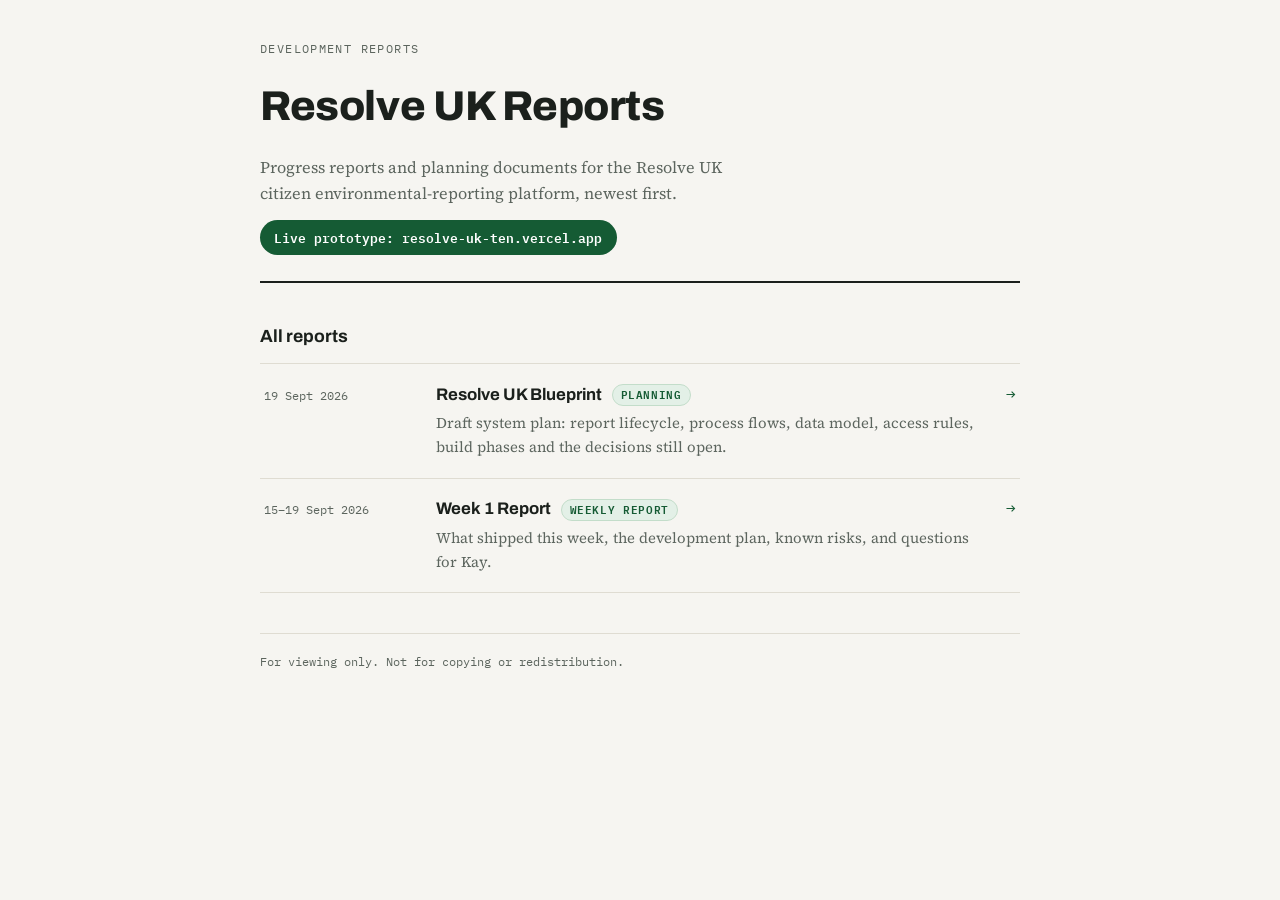
==== index.html @ c9b459f5 "Added question" ====
<!doctype html>
<html lang="en">
<head>
<meta charset="utf-8">
<meta name="viewport" content="width=device-width, initial-scale=1">
<meta name="robots" content="noindex">
<title>Resolve UK Reports</title>
<link rel="preconnect" href="https://fonts.googleapis.com">
<link rel="preconnect" href="https://fonts.gstatic.com" crossorigin>
<link href="https://fonts.googleapis.com/css2?family=Archivo:wght@500;600;700;800&family=Source+Serif+4:opsz,wght@8..60,400;8..60,600&family=IBM+Plex+Mono:wght@400;500;600&display=swap" rel="stylesheet">
<style>
  :root {
    color-scheme: light dark;
    --bg: #f6f5f1;
    --surface: #ffffff;
    --surface-2: #f0efe9;
    --ink: #1b201c;
    --muted: #5c655e;
    --line: #dfdcd2;
    --accent: #155b34;
    --accent-ink: #ffffff;
    --accent-soft: #e3f0e7;
    --accent-soft-line: #c3ddca;
    --font-display: 'Archivo', system-ui, sans-serif;
    --font-body: 'Source Serif 4', Georgia, serif;
    --font-mono: 'IBM Plex Mono', ui-monospace, monospace;
  }

  @media (prefers-color-scheme: dark) {
    :root {
      --bg: #14170f;
      --surface: #1b2018;
      --surface-2: #20261d;
      --ink: #eeeee6;
      --muted: #a3ab9c;
      --line: #333a2f;
      --accent: #4fb47e;
      --accent-ink: #0d1a12;
      --accent-soft: #1f3327;
      --accent-soft-line: #2c4a37;
    }
  }

  * { box-sizing: border-box; }

  body {
    margin: 0;
    background: var(--bg);
    color: var(--ink);
    font-family: var(--font-body);
    padding-inline: 20px;
    padding-block: 2.5rem 4rem;
    line-height: 1.6;
  }

  .page {
    max-width: 760px;
    margin: 0 auto;
    display: flex;
    flex-direction: column;
    gap: 2.5rem;
  }

  .masthead {
    display: flex;
    flex-direction: column;
    gap: 0.9rem;
    padding-bottom: 1.6rem;
    border-bottom: 2px solid var(--ink);
  }

  .eyebrow {
    font-family: var(--font-mono);
    font-size: 0.72rem;
    letter-spacing: 0.12em;
    text-transform: uppercase;
    color: var(--muted);
  }

  h1 {
    font-family: var(--font-display);
    font-weight: 800;
    font-size: clamp(1.9rem, 5vw, 2.6rem);
    letter-spacing: -0.01em;
    margin: 0;
    text-wrap: balance;
  }

  p { margin: 0; max-width: 62ch; }
  .lede { color: var(--muted); font-size: 1.02rem; }

  .live-link {
    align-self: flex-start;
    font-family: var(--font-mono);
    font-size: 0.8rem;
    font-weight: 600;
    color: var(--accent-ink);
    background: var(--accent);
    text-decoration: none;
    padding: 0.45rem 0.9rem;
    border-radius: 999px;
  }

  .live-link:hover { opacity: 0.9; }

  h2 {
    font-family: var(--font-display);
    font-weight: 700;
    font-size: 1.1rem;
    margin: 0 0 0.75rem;
  }

  ul.reports {
    list-style: none;
    margin: 0;
    padding: 0;
    border-top: 1px solid var(--line);
  }

  ul.reports li { border-bottom: 1px solid var(--line); }

  ul.reports a {
    display: grid;
    grid-template-columns: 9.5rem 1fr auto;
    gap: 0.25rem 1.25rem;
    align-items: baseline;
    padding: 1.1rem 0.25rem;
    color: inherit;
    text-decoration: none;
  }

  ul.reports a:hover { background: var(--surface-2); }
  ul.reports a:focus-visible { outline: 2px solid var(--accent); outline-offset: 2px; }

  .when {
    font-family: var(--font-mono);
    font-size: 0.78rem;
    color: var(--muted);
  }

  .title {
    font-family: var(--font-display);
    font-weight: 700;
    font-size: 1.05rem;
    display: flex;
    flex-wrap: wrap;
    align-items: center;
    gap: 0.25rem 0.6rem;
  }

  .tag {
    font-family: var(--font-mono);
    font-size: 0.66rem;
    font-weight: 600;
    letter-spacing: 0.06em;
    text-transform: uppercase;
    background: var(--accent-soft);
    color: var(--accent);
    border: 1px solid var(--accent-soft-line);
    padding: 0.1rem 0.5rem;
    border-radius: 999px;
  }

  .desc {
    grid-column: 2;
    color: var(--muted);
    font-size: 0.93rem;
  }

  .arrow {
    grid-row: 1;
    grid-column: 3;
    font-family: var(--font-mono);
    color: var(--accent);
  }

  footer {
    border-top: 1px solid var(--line);
    padding-top: 1.1rem;
    font-family: var(--font-mono);
    font-size: 0.75rem;
    color: var(--muted);
  }

  @media (max-width: 560px) {
    ul.reports a { grid-template-columns: 1fr auto; }
    .desc { grid-column: 1 / -1; }
    .when { grid-column: 1 / -1; }
  }
</style>
</head>
<body>
<div class="page">

  <header class="masthead">
    <span class="eyebrow">Development reports</span>
    <h1>Resolve UK Reports</h1>
    <p class="lede">Progress reports and planning documents for the Resolve UK citizen environmental-reporting platform, newest first.</p>
    <a class="live-link" href="https://resolve-uk-ten.vercel.app/" target="_blank" rel="noopener">Live prototype: resolve-uk-ten.vercel.app</a>
  </header>

  <main>
    <h2>All reports</h2>
    <ul class="reports">
      <li>
        <a href="blueprint/">
          <span class="when">19 Sept 2026</span>
          <span class="title">Resolve UK Blueprint <span class="tag">Planning</span></span>
          <span class="arrow" aria-hidden="true">&rarr;</span>
          <span class="desc">Draft system plan: report lifecycle, process flows, data model, access rules, build phases and the decisions still open.</span>
        </a>
      </li>
      <li>
        <a href="week-1/">
          <span class="when">15&ndash;19 Sept 2026</span>
          <span class="title">Week 1 Report <span class="tag">Weekly report</span></span>
          <span class="arrow" aria-hidden="true">&rarr;</span>
          <span class="desc">What shipped this week, the development plan, known risks, and questions for Kay.</span>
        </a>
      </li>
    </ul>
  </main>

  <footer>For viewing only. Not for copying or redistribution.</footer>

</div>
</body>
</html>
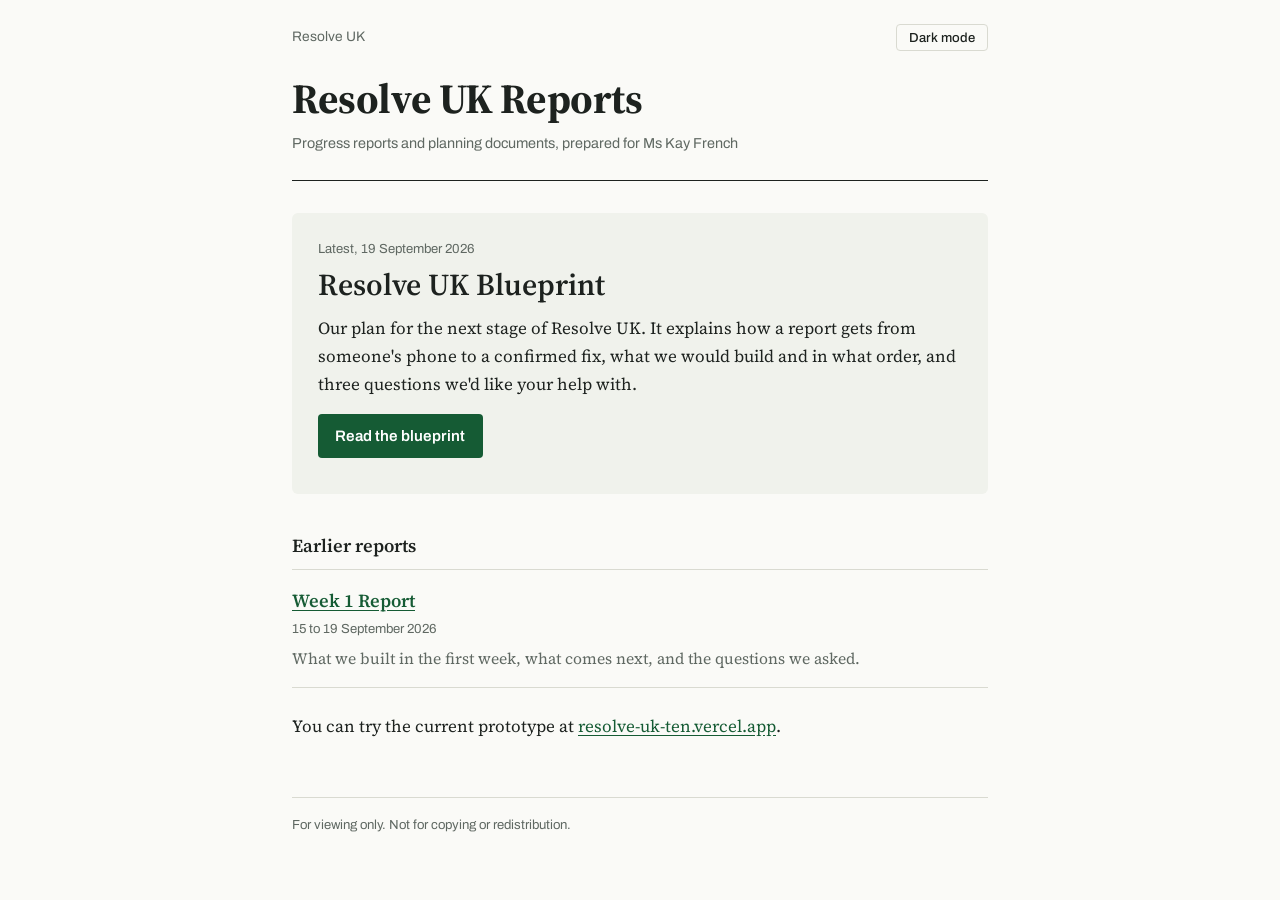
==== commit 2b4ed36d: "Fix overall" ====
--- a/index.html
+++ b/index.html
@@ -1,5 +1,5 @@
 <!doctype html>
-<html lang="en">
+<html lang="en-GB">
 <head>
 <meta charset="utf-8">
 <meta name="viewport" content="width=device-width, initial-scale=1">
@@ -7,221 +7,44 @@
 <title>Resolve UK Reports</title>
 <link rel="preconnect" href="https://fonts.googleapis.com">
 <link rel="preconnect" href="https://fonts.gstatic.com" crossorigin>
-<link href="https://fonts.googleapis.com/css2?family=Archivo:wght@500;600;700;800&family=Source+Serif+4:opsz,wght@8..60,400;8..60,600&family=IBM+Plex+Mono:wght@400;500;600&display=swap" rel="stylesheet">
-<style>
-  :root {
-    color-scheme: light dark;
-    --bg: #f6f5f1;
-    --surface: #ffffff;
-    --surface-2: #f0efe9;
-    --ink: #1b201c;
-    --muted: #5c655e;
-    --line: #dfdcd2;
-    --accent: #155b34;
-    --accent-ink: #ffffff;
-    --accent-soft: #e3f0e7;
-    --accent-soft-line: #c3ddca;
-    --font-display: 'Archivo', system-ui, sans-serif;
-    --font-body: 'Source Serif 4', Georgia, serif;
-    --font-mono: 'IBM Plex Mono', ui-monospace, monospace;
-  }
-
-  @media (prefers-color-scheme: dark) {
-    :root {
-      --bg: #14170f;
-      --surface: #1b2018;
-      --surface-2: #20261d;
-      --ink: #eeeee6;
-      --muted: #a3ab9c;
-      --line: #333a2f;
-      --accent: #4fb47e;
-      --accent-ink: #0d1a12;
-      --accent-soft: #1f3327;
-      --accent-soft-line: #2c4a37;
-    }
-  }
-
-  * { box-sizing: border-box; }
-
-  body {
-    margin: 0;
-    background: var(--bg);
-    color: var(--ink);
-    font-family: var(--font-body);
-    padding-inline: 20px;
-    padding-block: 2.5rem 4rem;
-    line-height: 1.6;
-  }
-
-  .page {
-    max-width: 760px;
-    margin: 0 auto;
-    display: flex;
-    flex-direction: column;
-    gap: 2.5rem;
-  }
-
-  .masthead {
-    display: flex;
-    flex-direction: column;
-    gap: 0.9rem;
-    padding-bottom: 1.6rem;
-    border-bottom: 2px solid var(--ink);
-  }
-
-  .eyebrow {
-    font-family: var(--font-mono);
-    font-size: 0.72rem;
-    letter-spacing: 0.12em;
-    text-transform: uppercase;
-    color: var(--muted);
-  }
-
-  h1 {
-    font-family: var(--font-display);
-    font-weight: 800;
-    font-size: clamp(1.9rem, 5vw, 2.6rem);
-    letter-spacing: -0.01em;
-    margin: 0;
-    text-wrap: balance;
-  }
-
-  p { margin: 0; max-width: 62ch; }
-  .lede { color: var(--muted); font-size: 1.02rem; }
-
-  .live-link {
-    align-self: flex-start;
-    font-family: var(--font-mono);
-    font-size: 0.8rem;
-    font-weight: 600;
-    color: var(--accent-ink);
-    background: var(--accent);
-    text-decoration: none;
-    padding: 0.45rem 0.9rem;
-    border-radius: 999px;
-  }
-
-  .live-link:hover { opacity: 0.9; }
-
-  h2 {
-    font-family: var(--font-display);
-    font-weight: 700;
-    font-size: 1.1rem;
-    margin: 0 0 0.75rem;
-  }
-
-  ul.reports {
-    list-style: none;
-    margin: 0;
-    padding: 0;
-    border-top: 1px solid var(--line);
-  }
-
-  ul.reports li { border-bottom: 1px solid var(--line); }
-
-  ul.reports a {
-    display: grid;
-    grid-template-columns: 9.5rem 1fr auto;
-    gap: 0.25rem 1.25rem;
-    align-items: baseline;
-    padding: 1.1rem 0.25rem;
-    color: inherit;
-    text-decoration: none;
-  }
-
-  ul.reports a:hover { background: var(--surface-2); }
-  ul.reports a:focus-visible { outline: 2px solid var(--accent); outline-offset: 2px; }
-
-  .when {
-    font-family: var(--font-mono);
-    font-size: 0.78rem;
-    color: var(--muted);
-  }
-
-  .title {
-    font-family: var(--font-display);
-    font-weight: 700;
-    font-size: 1.05rem;
-    display: flex;
-    flex-wrap: wrap;
-    align-items: center;
-    gap: 0.25rem 0.6rem;
-  }
-
-  .tag {
-    font-family: var(--font-mono);
-    font-size: 0.66rem;
-    font-weight: 600;
-    letter-spacing: 0.06em;
-    text-transform: uppercase;
-    background: var(--accent-soft);
-    color: var(--accent);
-    border: 1px solid var(--accent-soft-line);
-    padding: 0.1rem 0.5rem;
-    border-radius: 999px;
-  }
-
-  .desc {
-    grid-column: 2;
-    color: var(--muted);
-    font-size: 0.93rem;
-  }
-
-  .arrow {
-    grid-row: 1;
-    grid-column: 3;
-    font-family: var(--font-mono);
-    color: var(--accent);
-  }
-
-  footer {
-    border-top: 1px solid var(--line);
-    padding-top: 1.1rem;
-    font-family: var(--font-mono);
-    font-size: 0.75rem;
-    color: var(--muted);
-  }
-
-  @media (max-width: 560px) {
-    ul.reports a { grid-template-columns: 1fr auto; }
-    .desc { grid-column: 1 / -1; }
-    .when { grid-column: 1 / -1; }
-  }
-</style>
+<link href="https://fonts.googleapis.com/css2?family=Archivo:wght@400;500;600&family=Source+Serif+4:opsz,wght@8..60,400;8..60,600;8..60,700&display=swap" rel="stylesheet">
+<link rel="stylesheet" href="assets/site.css">
+<script src="assets/site.js"></script>
 </head>
 <body>
-<div class="page">
+<div class="wrap index">
 
-  <header class="masthead">
-    <span class="eyebrow">Development reports</span>
+  <div class="topbar">
+    <span>Resolve UK</span>
+    <button type="button" class="theme-toggle">Dark mode</button>
+  </div>
+
+  <header class="doc">
     <h1>Resolve UK Reports</h1>
-    <p class="lede">Progress reports and planning documents for the Resolve UK citizen environmental-reporting platform, newest first.</p>
-    <a class="live-link" href="https://resolve-uk-ten.vercel.app/" target="_blank" rel="noopener">Live prototype: resolve-uk-ten.vercel.app</a>
+    <p class="byline">Progress reports and planning documents, prepared for Ms Kay French</p>
   </header>
 
   <main>
-    <h2>All reports</h2>
-    <ul class="reports">
+    <section class="featured">
+      <p class="label">Latest, 19 September 2026</p>
+      <h2><a href="blueprint/">Resolve UK Blueprint</a></h2>
+      <p>Our plan for the next stage of Resolve UK. It explains how a report gets from someone's phone to a confirmed fix, what we would build and in what order, and three questions we'd like your help with.</p>
+      <p><a class="button" href="blueprint/">Read the blueprint</a></p>
+    </section>
+
+    <h2 class="plain">Earlier reports</h2>
+    <ul class="report-list">
       <li>
-        <a href="blueprint/">
-          <span class="when">19 Sept 2026</span>
-          <span class="title">Resolve UK Blueprint <span class="tag">Planning</span></span>
-          <span class="arrow" aria-hidden="true">&rarr;</span>
-          <span class="desc">Draft system plan: report lifecycle, process flows, data model, access rules, build phases and the decisions still open.</span>
-        </a>
-      </li>
-      <li>
-        <a href="week-1/">
-          <span class="when">15&ndash;19 Sept 2026</span>
-          <span class="title">Week 1 Report <span class="tag">Weekly report</span></span>
-          <span class="arrow" aria-hidden="true">&rarr;</span>
-          <span class="desc">What shipped this week, the development plan, known risks, and questions for Kay.</span>
-        </a>
+        <a href="week-1/">Week 1 Report</a>
+        <span class="when">15 to 19 September 2026</span>
+        <p>What we built in the first week, what comes next, and the questions we asked.</p>
       </li>
     </ul>
+
+    <p>You can try the current prototype at <a href="https://resolve-uk-ten.vercel.app/" target="_blank" rel="noopener">resolve-uk-ten.vercel.app</a>.</p>
   </main>
 
-  <footer>For viewing only. Not for copying or redistribution.</footer>
+  <footer class="doc">For viewing only. Not for copying or redistribution.</footer>
 
 </div>
 </body>
--- a/assets/site.css
+++ b/assets/site.css
@@ -0,0 +1,317 @@
+:root {
+  color-scheme: light dark;
+  --bg: #fafaf7;
+  --ink: #1d221f;
+  --muted: #5f6862;
+  --line: #d9dad1;
+  --soft: #f0f2ec;
+  --accent: #155b34;
+  --accent-ink: #ffffff;
+  --serif: 'Source Serif 4', Georgia, 'Times New Roman', serif;
+  --sans: 'Archivo', system-ui, -apple-system, 'Segoe UI', sans-serif;
+}
+
+@media (prefers-color-scheme: dark) {
+  :root:not([data-theme="light"]) {
+    --bg: #151716;
+    --ink: #e9ece9;
+    --muted: #9aa39c;
+    --line: #343937;
+    --soft: #1e2220;
+    --accent: #5cc08a;
+    --accent-ink: #0b1a11;
+  }
+}
+
+:root[data-theme="light"] { color-scheme: light; }
+
+:root[data-theme="dark"] {
+  color-scheme: dark;
+  --bg: #151716;
+  --ink: #e9ece9;
+  --muted: #9aa39c;
+  --line: #343937;
+  --soft: #1e2220;
+  --accent: #5cc08a;
+  --accent-ink: #0b1a11;
+}
+
+* { box-sizing: border-box; }
+
+html { -webkit-text-size-adjust: 100%; }
+
+body {
+  margin: 0;
+  background: var(--bg);
+  color: var(--ink);
+  font-family: var(--serif);
+  font-size: 1.0625rem;
+  line-height: 1.65;
+}
+
+.wrap {
+  max-width: 46rem;
+  margin: 0 auto;
+  padding: 1.5rem 20px 4rem;
+}
+
+a { color: var(--accent); text-underline-offset: 0.15em; }
+a:focus-visible, button:focus-visible { outline: 2px solid var(--accent); outline-offset: 2px; }
+
+/* ---- top bar and header ---- */
+.topbar {
+  display: flex;
+  justify-content: space-between;
+  align-items: center;
+  gap: 1rem;
+  padding-bottom: 1.5rem;
+  font-family: var(--sans);
+  font-size: 0.86rem;
+  color: var(--muted);
+}
+
+.topbar a { color: var(--muted); text-decoration: none; }
+.topbar a:hover { color: var(--ink); text-decoration: underline; }
+
+.theme-toggle {
+  font: 500 0.82rem var(--sans);
+  color: var(--ink);
+  background: transparent;
+  border: 1px solid var(--line);
+  border-radius: 4px;
+  padding: 0.3rem 0.75rem;
+  cursor: pointer;
+}
+
+.theme-toggle:hover { background: var(--soft); }
+
+header.doc {
+  padding-bottom: 1.5rem;
+  border-bottom: 1px solid var(--ink);
+  margin-bottom: 2rem;
+}
+
+h1 {
+  font-family: var(--serif);
+  font-weight: 700;
+  font-size: clamp(2rem, 5vw, 2.6rem);
+  line-height: 1.15;
+  letter-spacing: -0.01em;
+  margin: 0 0 0.6rem;
+  text-wrap: balance;
+}
+
+.byline {
+  font-family: var(--sans);
+  font-size: 0.9rem;
+  color: var(--muted);
+  margin: 0;
+}
+
+.contents {
+  font-family: var(--sans);
+  font-size: 0.88rem;
+  color: var(--muted);
+  margin: 1.1rem 0 0;
+  line-height: 1.9;
+}
+
+.contents a { color: var(--muted); }
+.contents a:hover { color: var(--ink); }
+
+/* ---- text ---- */
+h2 {
+  font-family: var(--serif);
+  font-weight: 600;
+  font-size: 1.55rem;
+  line-height: 1.25;
+  margin: 3rem 0 0.75rem;
+  scroll-margin-top: 1rem;
+  text-wrap: balance;
+}
+
+h3 {
+  font-family: var(--serif);
+  font-weight: 600;
+  font-size: 1.15rem;
+  margin: 2rem 0 0.5rem;
+}
+
+p { margin: 0 0 1rem; }
+ul, ol { margin: 0 0 1rem; padding-left: 1.4rem; }
+li { margin: 0.35rem 0; }
+
+ol.questions li { margin: 0.9rem 0; font-size: 1.08rem; }
+
+.why {
+  display: block;
+  margin-top: 0.15rem;
+  font-size: 0.95rem;
+  color: var(--muted);
+}
+
+/* ---- tables ---- */
+.table-wrap { overflow-x: auto; margin: 1.25rem 0 1.5rem; }
+
+table {
+  border-collapse: collapse;
+  width: 100%;
+  min-width: 32rem;
+  font-family: var(--sans);
+  font-size: 0.9rem;
+  line-height: 1.45;
+}
+
+th, td {
+  text-align: left;
+  vertical-align: top;
+  padding: 0.6rem 0.9rem 0.6rem 0;
+  border-bottom: 1px solid var(--line);
+}
+
+th { font-weight: 600; border-bottom: 1px solid var(--ink); white-space: nowrap; }
+td:first-child { font-weight: 600; }
+
+/* ---- figures ---- */
+figure { margin: 1.75rem 0; }
+
+pre.mermaid,
+.chart {
+  margin: 0;
+  border: 1px solid var(--line);
+  border-radius: 4px;
+  padding: 1rem;
+  overflow-x: auto;
+  text-align: center;
+  background: transparent;
+}
+
+.chart { text-align: left; }
+
+figcaption {
+  font-family: var(--sans);
+  font-size: 0.85rem;
+  color: var(--muted);
+  line-height: 1.5;
+  margin-top: 0.6rem;
+}
+
+/* ---- schedule chart ---- */
+.wf {
+  min-width: 600px;
+  display: grid;
+  grid-template-columns: 11rem 1fr;
+  align-items: center;
+  row-gap: 0.5rem;
+  font-family: var(--sans);
+  font-size: 0.88rem;
+}
+
+.wf-label { padding-right: 0.75rem; line-height: 1.3; }
+.wf-label small { display: block; color: var(--muted); font-size: 0.78rem; }
+.wf-corner { color: var(--muted); font-size: 0.78rem; }
+
+.wf-weeks {
+  display: grid;
+  grid-template-columns: repeat(12, 1fr);
+  color: var(--muted);
+  font-size: 0.78rem;
+  border-bottom: 1px solid var(--line);
+  padding-bottom: 0.3rem;
+}
+
+.wf-weeks span { padding-left: 0.3rem; }
+
+.wf-track {
+  display: grid;
+  grid-template-columns: repeat(24, 1fr);
+  height: 2rem;
+  background-image: linear-gradient(to right, var(--line) 1px, transparent 1px);
+  background-size: calc(100% / 12) 100%;
+  border-right: 1px solid var(--line);
+}
+
+.wf-bar {
+  grid-row: 1;
+  align-self: center;
+  height: 1.5rem;
+  display: flex;
+  align-items: center;
+  padding: 0 0.45rem;
+  border-radius: 3px;
+  background: var(--accent);
+  color: var(--accent-ink);
+  font-weight: 600;
+  font-size: 0.78rem;
+  white-space: nowrap;
+  overflow: hidden;
+}
+
+.wf-bar.uncertain {
+  background: transparent;
+  color: var(--ink);
+  border: 1.5px dashed var(--accent);
+}
+
+/* ---- index page ---- */
+.featured {
+  background: var(--soft);
+  border-radius: 6px;
+  padding: 1.6rem 1.6rem 1.2rem;
+  margin-bottom: 2.5rem;
+}
+
+.featured .label {
+  font-family: var(--sans);
+  font-size: 0.82rem;
+  color: var(--muted);
+  margin: 0 0 0.4rem;
+}
+
+.featured h2 { margin: 0 0 0.6rem; font-size: 1.9rem; }
+.featured h2 a { color: var(--ink); text-decoration: none; }
+.featured h2 a:hover { text-decoration: underline; }
+
+.button {
+  display: inline-block;
+  font-family: var(--sans);
+  font-weight: 600;
+  font-size: 0.95rem;
+  color: var(--accent-ink);
+  background: var(--accent);
+  padding: 0.6rem 1.1rem;
+  border-radius: 4px;
+  text-decoration: none;
+}
+
+.button:hover { opacity: 0.9; }
+
+.report-list { list-style: none; margin: 0 0 1.5rem; padding: 0; }
+.report-list li { margin: 0; padding: 1rem 0; border-top: 1px solid var(--line); }
+.report-list li:last-child { border-bottom: 1px solid var(--line); }
+.report-list a { font-weight: 600; font-size: 1.15rem; }
+
+.report-list .when {
+  display: block;
+  font-family: var(--sans);
+  font-size: 0.82rem;
+  color: var(--muted);
+  margin: 0.15rem 0 0.35rem;
+}
+
+.report-list p { margin: 0; color: var(--muted); font-size: 0.98rem; }
+
+.index h2.plain { font-size: 1.15rem; margin: 0 0 0.75rem; }
+
+footer.doc {
+  margin-top: 3.5rem;
+  padding-top: 1rem;
+  border-top: 1px solid var(--line);
+  font-family: var(--sans);
+  font-size: 0.82rem;
+  color: var(--muted);
+}
+
+@media print {
+  .theme-toggle, .contents { display: none; }
+}
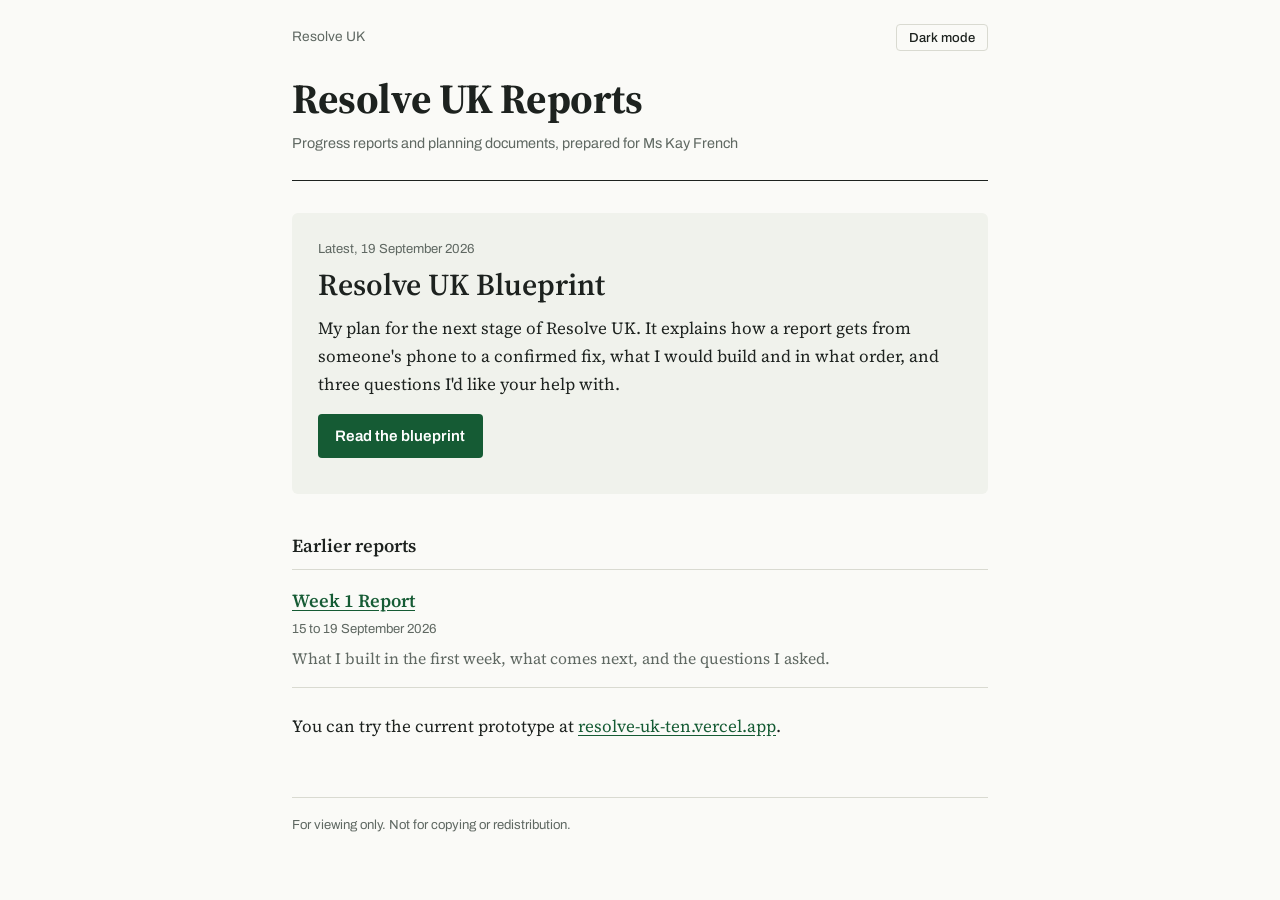
==== commit 61cffdb4: "Question update" ====
--- a/index.html
+++ b/index.html
@@ -28,7 +28,7 @@
     <section class="featured">
       <p class="label">Latest, 19 September 2026</p>
       <h2><a href="blueprint/">Resolve UK Blueprint</a></h2>
-      <p>Our plan for the next stage of Resolve UK. It explains how a report gets from someone's phone to a confirmed fix, what we would build and in what order, and three questions we'd like your help with.</p>
+      <p>My plan for the next stage of Resolve UK. It explains how a report gets from someone's phone to a confirmed fix, what I would build and in what order, and three questions I'd like your help with.</p>
       <p><a class="button" href="blueprint/">Read the blueprint</a></p>
     </section>
 
@@ -37,7 +37,7 @@
       <li>
         <a href="week-1/">Week 1 Report</a>
         <span class="when">15 to 19 September 2026</span>
-        <p>What we built in the first week, what comes next, and the questions we asked.</p>
+        <p>What I built in the first week, what comes next, and the questions I asked.</p>
       </li>
     </ul>
 
